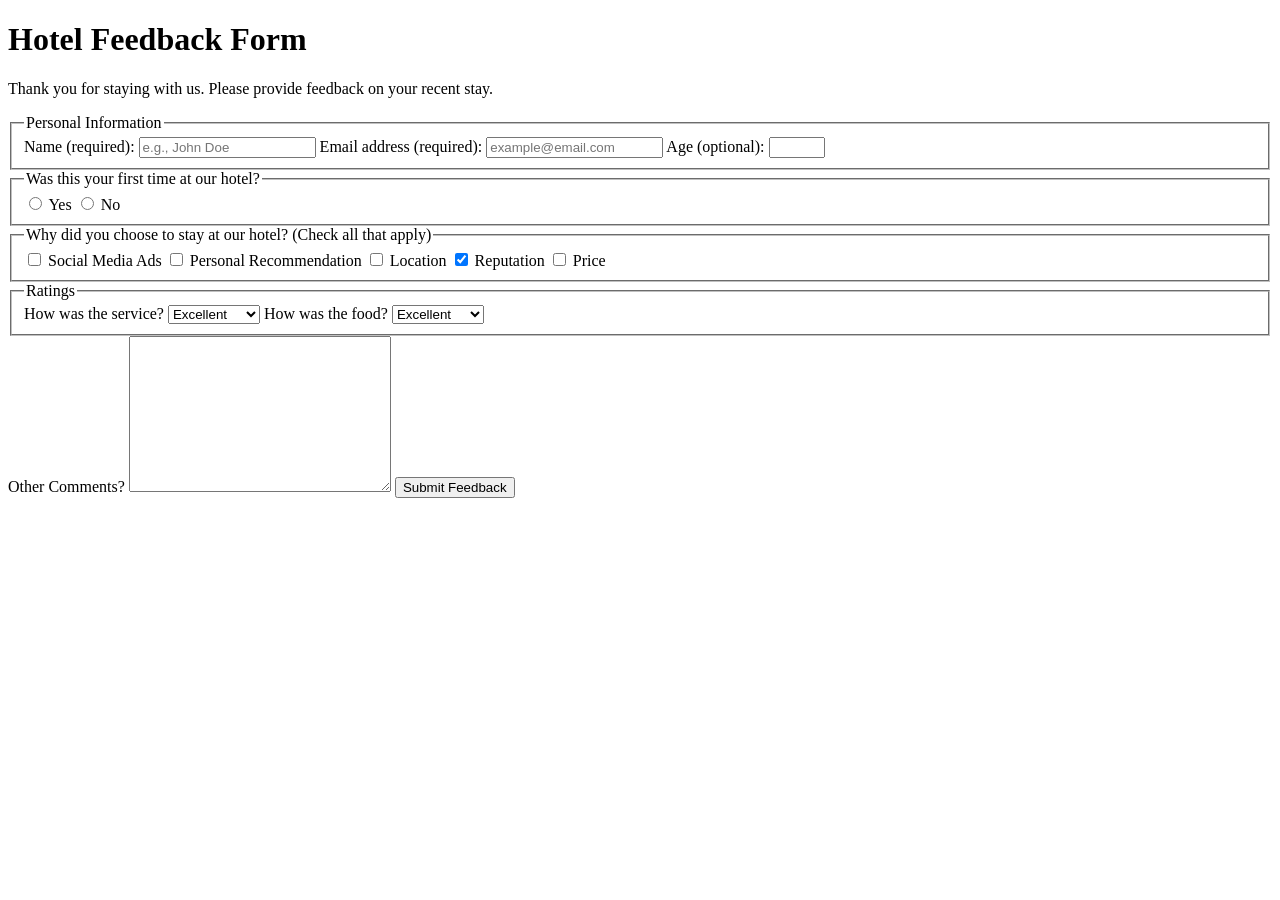
==== form/index.html @ 4a20e364 "form" ====
<!DOCTYPE html>
<html lang="en">
<head>
    <meta charset="UTF-8">
    <meta name="viewport" content="width=device-width, initial-scale=1.0">
    <title>Document</title>
    <link rel="stylesheet" href="./style.css">
</head>
<body>
    <!DOCTYPE html>
<html lang="en">
  <head>
    <meta charset="UTF-8" />
    <title>Hotel Feedback Form</title>
  </head>
  <body>
    <header>
      <h1>Hotel Feedback Form</h1>
      <p>
        Thank you for staying with us. Please provide feedback on your recent
        stay.
      </p>
    </header>
    <main>
      <form method="POST" action="https://hotel-feedback.freecodecamp.org">
        <fieldset>
          <legend>Personal Information</legend>
          <label for="full-name">Name (required):</label>
          <input type="text" id="full-name" name="name" placeholder="e.g., John Doe" required size="20">

          <label for="email">Email address (required):</label>
          <input
            placeholder="example@email.com"
            required
            id="email"
            type="email"
            name="email"
            size="20"
          />
          <label for="age">Age (optional):</label>
          <input type="number" name="age" id="age" min="3" max="100" />
        </fieldset>

        <fieldset>
          <legend>Was this your first time at our hotel?</legend>
          <input id="yes-option" type="radio" name="hotel-stay" value="yes" />
          <label for="yes-option">Yes</label>
          <input id="no-option" type="radio" name="hotel-stay" value="no" />
          <label for="no-option">No</label>
        </fieldset>

        <fieldset>
          <legend>
            Why did you choose to stay at our hotel? (Check all that apply)
          </legend>

          <input type="checkbox" id="ads" name="choice" value="ads" />
          <label for="ads">Social Media Ads</label>

          <input
            type="checkbox"
            id="recommendation"
            name="choice"
            value="recommendation"
          />
          <label for="recommendation">Personal Recommendation</label>
          
          <input type="checkbox" id="location" name="choice" value="location" />
          <label for="location">Location</label>

          <input
            checked
            type="checkbox"
            id="reputation"
            name="choice"
            value="reputation"
          />
          <label for="reputation">Reputation</label>
          
          <input type="checkbox" id="price" name="choice" value="price" />
          <label for="price">Price</label>
        </fieldset>

        <fieldset>
          <legend>Ratings</legend>

          <label for="service">How was the service?</label>

          <select name="service" id="service">
            <option value="poor">Poor</option>
            <option value="satisfactory">Satisfactory</option>
            <option value="good">Good</option>
            <option value="very-good">Very Good</option>
            <option selected value="excellent">Excellent</option>
          </select>

          <label for="food">How was the food?</label>

          <select name="food" id="food">
            <option value="poor">Poor</option>
            <option value="satisfactory">Satisfactory</option>
            <option value="good">Good</option>
            <option value="very-good">Very Good</option>
            <option selected value="excellent">Excellent</option>
          </select>
        </fieldset>

        <label for="comments">Other Comments?</label>
        <textarea cols="30" rows="10" name="comments" id="comments"></textarea>

        <button type="submit">Submit Feedback</button>
      </form>
    </main>
  </body>
</html>
</body>
</html>
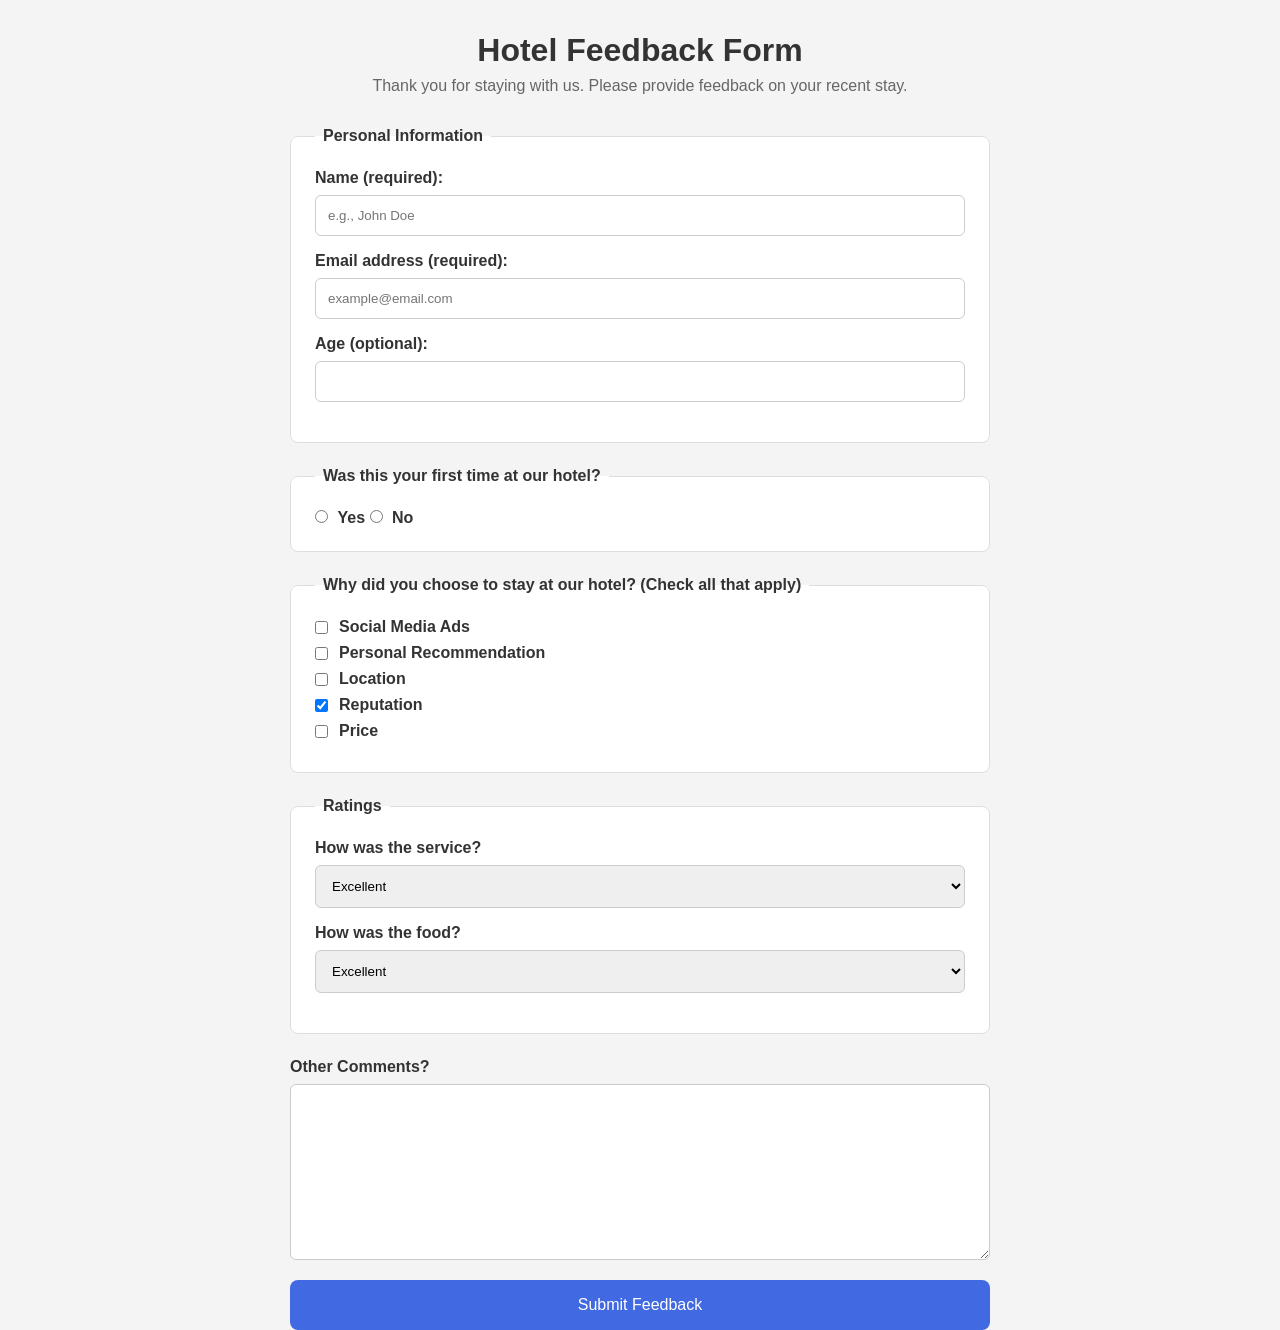
==== commit 0c1d8ca3: "class option" ====
--- a/form/index.html
+++ b/form/index.html
@@ -1,117 +1,116 @@
 <!DOCTYPE html>
 <html lang="en">
+
 <head>
     <meta charset="UTF-8">
     <meta name="viewport" content="width=device-width, initial-scale=1.0">
     <title>Document</title>
     <link rel="stylesheet" href="./style.css">
 </head>
+
 <body>
     <!DOCTYPE html>
-<html lang="en">
-  <head>
-    <meta charset="UTF-8" />
-    <title>Hotel Feedback Form</title>
-  </head>
-  <body>
-    <header>
-      <h1>Hotel Feedback Form</h1>
-      <p>
-        Thank you for staying with us. Please provide feedback on your recent
-        stay.
-      </p>
-    </header>
-    <main>
-      <form method="POST" action="https://hotel-feedback.freecodecamp.org">
-        <fieldset>
-          <legend>Personal Information</legend>
-          <label for="full-name">Name (required):</label>
-          <input type="text" id="full-name" name="name" placeholder="e.g., John Doe" required size="20">
+    <html lang="en">
 
-          <label for="email">Email address (required):</label>
-          <input
-            placeholder="example@email.com"
-            required
-            id="email"
-            type="email"
-            name="email"
-            size="20"
-          />
-          <label for="age">Age (optional):</label>
-          <input type="number" name="age" id="age" min="3" max="100" />
-        </fieldset>
+    <head>
+        <meta charset="UTF-8" />
+        <title>Hotel Feedback Form</title>
+    </head>
 
-        <fieldset>
-          <legend>Was this your first time at our hotel?</legend>
-          <input id="yes-option" type="radio" name="hotel-stay" value="yes" />
-          <label for="yes-option">Yes</label>
-          <input id="no-option" type="radio" name="hotel-stay" value="no" />
-          <label for="no-option">No</label>
-        </fieldset>
+    <body>
+        <header>
+            <h1>Hotel Feedback Form</h1>
+            <p>
+                Thank you for staying with us. Please provide feedback on your recent
+                stay.
+            </p>
+        </header>
+        <main>
+            <form method="POST" action="https://hotel-feedback.freecodecamp.org">
+                <fieldset>
+                    <legend>Personal Information</legend>
+                    <label for="full-name">Name (required):</label>
+                    <input type="text" id="full-name" name="name" placeholder="e.g., John Doe" required size="20">
 
-        <fieldset>
-          <legend>
-            Why did you choose to stay at our hotel? (Check all that apply)
-          </legend>
+                    <label for="email">Email address (required):</label>
+                    <input placeholder="example@email.com" required id="email" type="email" name="email" size="20" />
+                    <label for="age">Age (optional):</label>
+                    <input type="number" name="age" id="age" min="3" max="100" />
+                </fieldset>
 
-          <input type="checkbox" id="ads" name="choice" value="ads" />
-          <label for="ads">Social Media Ads</label>
+                <fieldset>
+                    <legend>Was this your first time at our hotel?</legend>
+                    <input id="yes-option" type="radio" name="hotel-stay" value="yes" />
+                    <label for="yes-option">Yes</label>
+                    <input id="no-option" type="radio" name="hotel-stay" value="no" />
+                    <label for="no-option">No</label>
+                </fieldset>
 
-          <input
-            type="checkbox"
-            id="recommendation"
-            name="choice"
-            value="recommendation"
-          />
-          <label for="recommendation">Personal Recommendation</label>
-          
-          <input type="checkbox" id="location" name="choice" value="location" />
-          <label for="location">Location</label>
+                <fieldset>
+                    <legend>
+                        Why did you choose to stay at our hotel? (Check all that apply)
+                    </legend>
+                    <div class="option">
+                        <input type="checkbox" id="ads" name="choice" value="ads">
+                        <label for="ads">Social Media Ads</label>
+                    </div>
 
-          <input
-            checked
-            type="checkbox"
-            id="reputation"
-            name="choice"
-            value="reputation"
-          />
-          <label for="reputation">Reputation</label>
-          
-          <input type="checkbox" id="price" name="choice" value="price" />
-          <label for="price">Price</label>
-        </fieldset>
+                    <div class="option">
+                        <input type="checkbox" id="recommendation" name="choice" value="recommendation" />
+                        <label for="recommendation">Personal Recommendation</label>
+                    </div>
 
-        <fieldset>
-          <legend>Ratings</legend>
+                    <div class="option">
+                        <input type="checkbox" id="location" name="choice" value="location" />
+                        <label for="location">Location</label>
+                    </div>
 
-          <label for="service">How was the service?</label>
+                    <div class="option">
+                        <input checked type="checkbox" id="reputation" name="choice" value="reputation" />
+                        <label for="reputation">Reputation</label>
 
-          <select name="service" id="service">
-            <option value="poor">Poor</option>
-            <option value="satisfactory">Satisfactory</option>
-            <option value="good">Good</option>
-            <option value="very-good">Very Good</option>
-            <option selected value="excellent">Excellent</option>
-          </select>
+                    </div>
+                    <div class="option">
+                        <input type="checkbox" id="price" name="choice" value="price" />
+                        <label for="price">Price</label>
+                    </div>
 
-          <label for="food">How was the food?</label>
 
-          <select name="food" id="food">
-            <option value="poor">Poor</option>
-            <option value="satisfactory">Satisfactory</option>
-            <option value="good">Good</option>
-            <option value="very-good">Very Good</option>
-            <option selected value="excellent">Excellent</option>
-          </select>
-        </fieldset>
+                </fieldset>
 
-        <label for="comments">Other Comments?</label>
-        <textarea cols="30" rows="10" name="comments" id="comments"></textarea>
+                <fieldset>
+                    <legend>Ratings</legend>
 
-        <button type="submit">Submit Feedback</button>
-      </form>
-    </main>
-  </body>
-</html>
+                    <label for="service">How was the service?</label>
+
+                    <select name="service" id="service">
+                        <option value="poor">Poor</option>
+                        <option value="satisfactory">Satisfactory</option>
+                        <option value="good">Good</option>
+                        <option value="very-good">Very Good</option>
+                        <option selected value="excellent">Excellent</option>
+                    </select>
+
+                    <label for="food">How was the food?</label>
+
+                    <select name="food" id="food">
+                        <option value="poor">Poor</option>
+                        <option value="satisfactory">Satisfactory</option>
+                        <option value="good">Good</option>
+                        <option value="very-good">Very Good</option>
+                        <option selected value="excellent">Excellent</option>
+                    </select>
+                </fieldset>
+
+                <label for="comments">Other Comments?</label>
+                <textarea cols="30" rows="10" name="comments" id="comments"></textarea>
+
+                <button type="submit">Submit Feedback</button>
+            </form>
+        </main>
+    </body>
+
+    </html>
 </body>
+
 </html>
--- a/form/style.css
+++ b/form/style.css
@@ -0,0 +1,102 @@
+  * {
+      margin: 0;
+      padding: 0;
+      box-sizing: border-box;
+  }
+
+  body {
+      font-family: Arial, sans-serif;
+      background-color: #f4f4f4;
+      color: #333;
+  }
+
+  /**عنوان وسط صفحه قرار می‌گیره **/
+  header {
+      text-align: center;
+      padding: 2rem;
+  }
+
+  header h1 {
+      margin-bottom: 0.5rem;
+  }
+
+  header p {
+      color: #666;
+  }
+
+  form {
+      max-width: 700px;
+      margin: 0 auto;
+  }
+
+  fieldset {
+      border: 1px solid #ddd;
+      border-radius: 8px;
+      padding: 1.5rem;
+      margin-bottom: 1.5rem;
+      background-color: white;
+  }
+
+  legend {
+      font-weight: bold;
+      padding: 0 0.5rem;
+  }
+
+  label {
+      display: block;
+      margin-bottom: 0.5rem;
+      font-weight: 600;
+  }
+
+  input[type="text"],
+  input[type="email"],
+  input[type="number"],
+  select,
+  textarea {
+      width: 100%;
+      padding: 0.75rem;
+      margin-bottom: 1rem;
+      border: 1px solid #ccc;
+      border-radius: 6px;
+  }
+
+  input:focus,
+  select:focus,
+  textarea:focus {
+      outline: none;
+      border-color: royalblue;
+  }
+
+input[type="checkbox"],
+input[type="radio"] {
+  margin-right: 5px;
+}
+
+input[type="checkbox"] + label,
+input[type="radio"] + label {
+  display: inline;
+  margin: 0;
+}
+button {
+  width: 100%;
+  padding: 1rem;
+  border: none;
+  border-radius: 8px;
+  background-color: royalblue;
+  color: white;
+  font-size: 1rem;
+  cursor: pointer;
+}
+.option {
+  display: flex;
+  align-items: center;
+  gap: 6px;
+  margin-bottom: 8px;
+}
+
+.option label {
+  margin: 0;
+}
+button:hover {
+    opacity: 0.9;
+}
